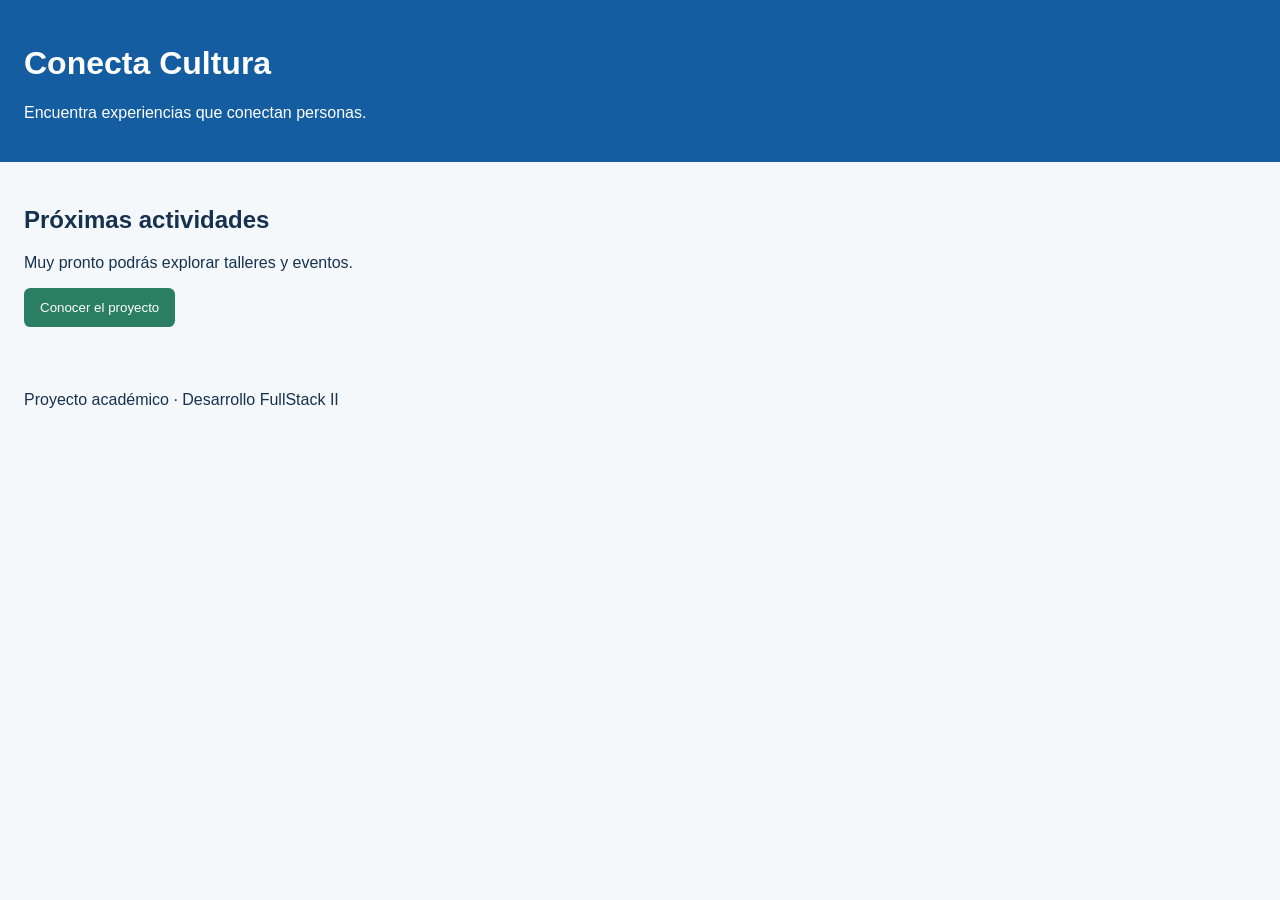
==== index.html @ afc93a8b "Inicio del proyecto. Estructura inicial hecha" ====
<!DOCTYPE html>
<html lang="es">
<head>
  <meta charset="UTF-8">
  <meta name="viewport" content="width=device-width, initial-scale=1.0">
  <meta name="description" content="Actividades y talleres de Conecta Cultura">
  <title>Conecta Cultura | Inicio</title>
  <link rel="stylesheet" href="assets/css/estilos.css">
</head>
<body>
  <header>
    <h1>Conecta Cultura</h1>
    <p>Encuentra experiencias que conectan personas.</p>
  </header>

  <main>
    <section>
      <h2>Próximas actividades</h2>
      <p>Muy pronto podrás explorar talleres y eventos.</p>
      <button id="boton-bienvenida" type="button">Conocer el proyecto</button>
    </section>
  </main>

  <footer>
    <p>Proyecto académico · Desarrollo FullStack II</p>
  </footer>

  <script src="assets/js/app.js"></script>
</body>
</html>
---- assets/css/estilos.css ----
* {
  box-sizing: border-box;
}

body {
  margin: 0;
  font-family: Arial, sans-serif;
  color: #16324f;
  background-color: #f4f8fb;
}

header,
main,
footer {
  padding: 1.5rem;
}

header {
  color: #ffffff;
  background-color: #145da0;
}

button {
  padding: 0.75rem 1rem;
  color: #ffffff;
  background-color: #2a7f62;
  border: 0;
  border-radius: 0.4rem;
  cursor: pointer;
}
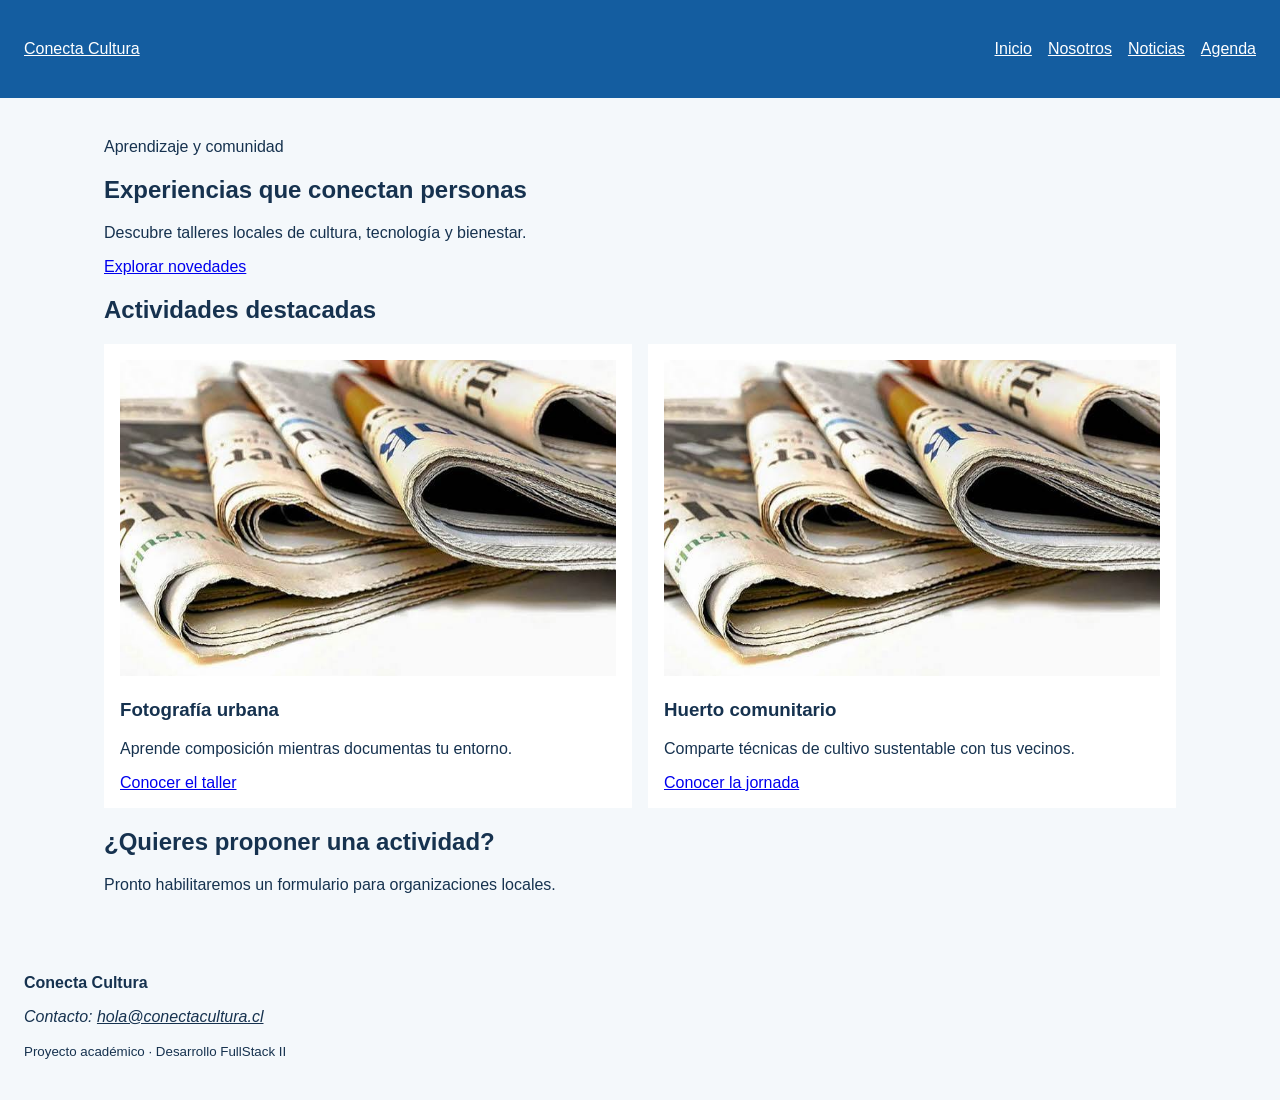
==== commit 4d107fce: "feat: actualizar navegación con agenda y participación" ====
--- a/index.html
+++ b/index.html
@@ -3,28 +3,63 @@
 <head>
   <meta charset="UTF-8">
   <meta name="viewport" content="width=device-width, initial-scale=1.0">
-  <meta name="description" content="Actividades y talleres de Conecta Cultura">
-  <title>Conecta Cultura | Inicio</title>
+  <meta name="description" content="Talleres y actividades de Conecta Cultura">
+  <title>Inicio | Conecta Cultura</title>
   <link rel="stylesheet" href="assets/css/estilos.css">
 </head>
 <body>
-  <header>
-    <h1>Conecta Cultura</h1>
-    <p>Encuentra experiencias que conectan personas.</p>
+  <a class="salto-contenido" href="#contenido-principal">Ir al contenido</a>
+  <header class="cabecera-sitio">
+    <a class="marca" href="index.html">Conecta Cultura</a>
+    <nav aria-label="Navegación principal">
+      <ul class="menu">
+        <li><a href="index.html" aria-current="page">Inicio</a></li>
+        <li><a href="nosotros.html">Nosotros</a></li>
+        <li><a href="noticias.html">Noticias</a></li>
+        <li><a href="agenda.html">Agenda</a></li>
+      </ul>
+    </nav>
   </header>
 
-  <main>
-    <section>
-      <h2>Próximas actividades</h2>
-      <p>Muy pronto podrás explorar talleres y eventos.</p>
-      <button id="boton-bienvenida" type="button">Conocer el proyecto</button>
+  <main id="contenido-principal">
+    <section class="presentacion">
+      <p class="etiqueta">Aprendizaje y comunidad</p>
+      <h1>Experiencias que conectan personas</h1>
+      <p>Descubre talleres locales de cultura, tecnología y bienestar.</p>
+      <a class="boton" href="noticias.html">Explorar novedades</a>
     </section>
+
+    <section aria-labelledby="titulo-actividades">
+      <h2 id="titulo-actividades">Actividades destacadas</h2>
+      <div class="grilla-tarjetas">
+        <article class="tarjeta">
+          <img src="assets/img/fotografia.jpg"
+               alt="Participantes fotografiando edificios del barrio">
+          <h3>Fotografía urbana</h3>
+          <p>Aprende composición mientras documentas tu entorno.</p>
+          <a href="noticia-detalle-1.html">Conocer el taller</a>
+        </article>
+        <article class="tarjeta">
+          <img src="assets/img/huerto.jpg"
+               alt="Manos plantando una hierba en un huerto comunitario">
+          <h3>Huerto comunitario</h3>
+          <p>Comparte técnicas de cultivo sustentable con tus vecinos.</p>
+          <a href="noticia-detalle-2.html">Conocer la jornada</a>
+        </article>
+      </div>
+    </section>
+
+    <aside class="aviso" aria-labelledby="titulo-aviso">
+      <h2 id="titulo-aviso">¿Quieres proponer una actividad?</h2>
+      <p>Pronto habilitaremos un formulario para organizaciones locales.</p>
+    </aside>
   </main>
 
-  <footer>
-    <p>Proyecto académico · Desarrollo FullStack II</p>
+  <footer class="pie-sitio">
+    <p><strong>Conecta Cultura</strong></p>
+    <address>Contacto: <a href="mailto:hola@conectacultura.cl">hola@conectacultura.cl</a></address>
+    <p><small>Proyecto académico · Desarrollo FullStack II</small></p>
   </footer>
-
   <script src="assets/js/app.js"></script>
 </body>
-</html>
+</html>
--- a/assets/css/estilos.css
+++ b/assets/css/estilos.css
@@ -27,4 +27,111 @@
   border: 0;
   border-radius: 0.4rem;
   cursor: pointer;
-}+}
+
+.cabecera-sitio,
+.menu,
+.grilla-tarjetas {
+  display: flex;
+  gap: 1rem;
+}
+
+.cabecera-sitio {
+  align-items: center;
+  justify-content: space-between;
+}
+
+.menu {
+  padding: 0;
+  list-style: none;
+}
+
+.marca,
+.menu a,
+.pie-sitio a {
+  color: inherit;
+}
+
+main {
+  max-width: 70rem;
+  margin-inline: auto;
+}
+
+.grilla-tarjetas {
+  flex-wrap: wrap;
+}
+
+.tarjeta {
+  flex: 1 1 18rem;
+  padding: 1rem;
+  background: #ffffff;
+}
+
+img {
+  max-width: 100%;
+  height: auto;
+}
+
+.salto-contenido {
+  position: absolute;
+  left: -10000px;
+}
+
+.salto-contenido:focus {
+  position: static;
+}
+
+.tabla-contenedor {
+  max-width: 100%;
+  overflow-x: auto;
+}
+
+table {
+  width: 100%;
+  border-collapse: collapse;
+  background-color: #ffffff;
+}
+
+caption {
+  padding: 0.75rem;
+  font-weight: bold;
+  text-align: left;
+}
+
+th,
+td {
+  padding: 0.75rem;
+  border: 1px solid #b8c4cf;
+  text-align: left;
+}
+
+thead {
+  color: #ffffff;
+  background-color: #145da0;
+}
+
+.formulario {
+  display: grid;
+  gap: 1rem;
+  max-width: 42rem;
+}
+
+.formulario fieldset {
+  display: grid;
+  gap: 0.75rem;
+  padding: 1rem;
+  border: 1px solid #b8c4cf;
+}
+
+.formulario input,
+.formulario select,
+.formulario textarea {
+  width: 100%;
+  padding: 0.7rem;
+  font: inherit;
+}
+
+.formulario input[type="radio"],
+.formulario input[type="checkbox"] {
+  width: auto;
+}
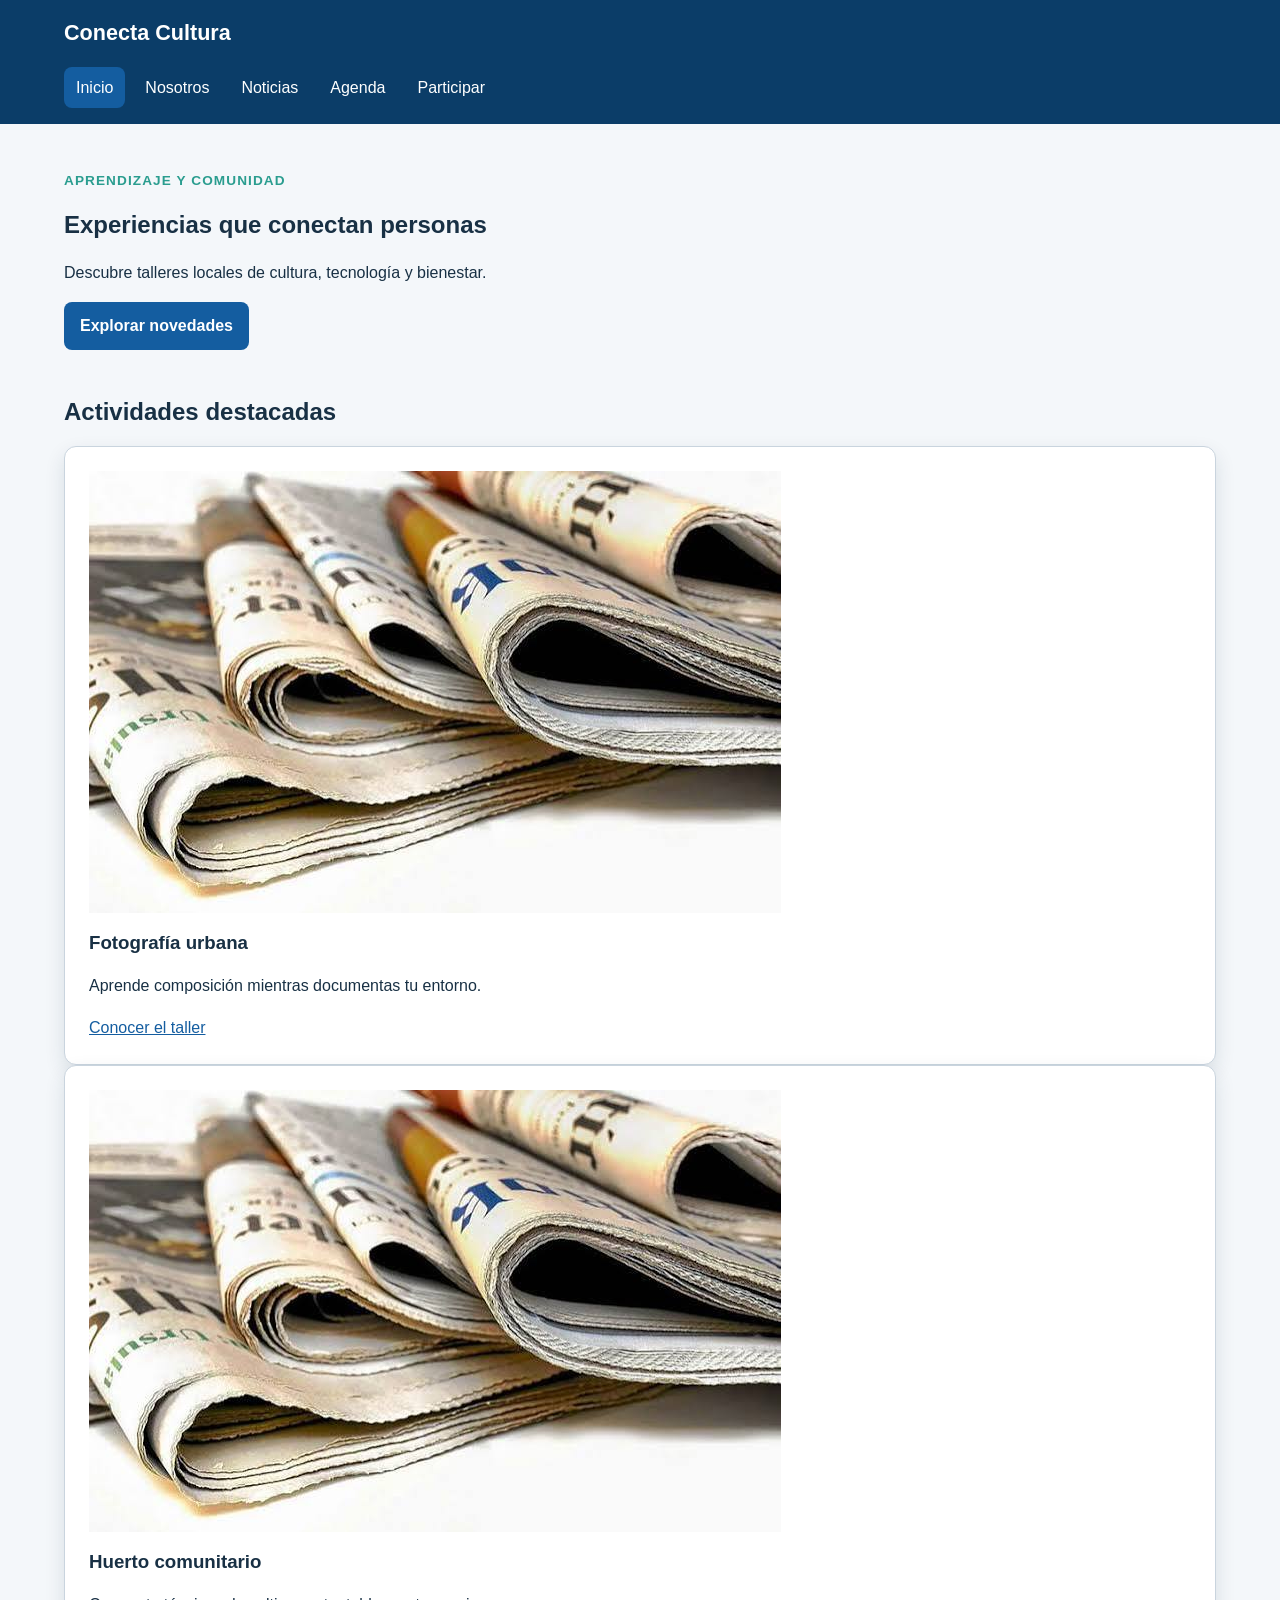
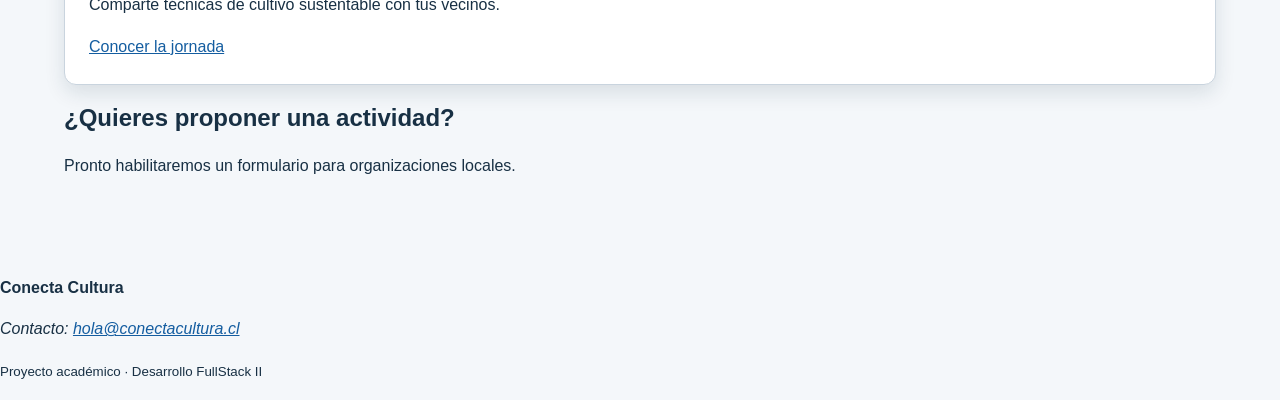
==== commit 6b2e2c23: "Guía 4 Aplicada en el proyecto" ====
--- a/index.html
+++ b/index.html
@@ -17,6 +17,7 @@
         <li><a href="nosotros.html">Nosotros</a></li>
         <li><a href="noticias.html">Noticias</a></li>
         <li><a href="agenda.html">Agenda</a></li>
+        <li><a href="participar.html">Participar</a></li>
       </ul>
     </nav>
   </header>
--- a/assets/css/estilos.css
+++ b/assets/css/estilos.css
@@ -1,84 +1,149 @@
-* {
+/* 1. Variables */
+/* 2. Base y tipografía */
+/* 3. Estructura */
+/* 4. Navegación */
+/* 5. Componentes */
+/* 6. Tablas y formularios */
+/* 7. Multimedia y utilidades */
+
+:root {
+  --color-primario: #145da0;
+  --color-primario-oscuro: #0b3d68;
+  --color-secundario: #2a9d8f;
+  --color-acento: #f4a261;
+  --color-texto: #183044;
+  --color-texto-suave: #526575;
+  --color-fondo: #f4f7fa;
+  --color-superficie: #ffffff;
+  --color-borde: #c9d4de;
+  --fuente-base: Arial, Helvetica, sans-serif;
+  --radio: 0.75rem;
+  --sombra: 0 0.5rem 1.25rem rgb(20 48 68 / 12%);
+  --ancho-contenido: 72rem;
+}
+
+*,
+*::before,
+*::after {
   box-sizing: border-box;
+}
+
+html {
+  scroll-behavior: smooth;
 }
 
 body {
   margin: 0;
-  font-family: Arial, sans-serif;
-  color: #16324f;
-  background-color: #f4f8fb;
-}
-
-header,
-main,
-footer {
-  padding: 1.5rem;
-}
-
-header {
-  color: #ffffff;
-  background-color: #145da0;
-}
-
-button {
-  padding: 0.75rem 1rem;
-  color: #ffffff;
-  background-color: #2a7f62;
-  border: 0;
-  border-radius: 0.4rem;
-  cursor: pointer;
-}
-
-.cabecera-sitio,
-.menu,
-.grilla-tarjetas {
+  color: var(--color-texto);
+  background: var(--color-fondo);
+  font-family: var(--fuente-base);
+  font-size: 1rem;
+  line-height: 1.6;
+}
+
+img,
+video {
+  display: block;
+  max-width: 100%;
+  height: auto;
+}
+
+a {
+  color: var(--color-primario);
+}
+
+h1,
+h2,
+h3 {
+  line-height: 1.2;
+  text-wrap: balance;
+}
+
+main {
+  width: min(100% - 2rem, var(--ancho-contenido));
+  margin-inline: auto;
+}
+
+main {
+  padding-block: 2rem 4rem;
+}
+
+section + section {
+  margin-top: 3rem;
+}
+
+.cabecera-sitio {
+  padding: 1rem max(1rem, calc((100% - var(--ancho-contenido)) / 2));
+  color: #ffffff;
+  background: var(--color-primario-oscuro);
+}
+
+.marca {
+  color: #ffffff;
+  font-size: 1.35rem;
+  font-weight: 700;
+  text-decoration: none;
+}
+
+.menu {
   display: flex;
-  gap: 1rem;
-}
-
-.cabecera-sitio {
-  align-items: center;
-  justify-content: space-between;
-}
-
-.menu {
+  flex-wrap: wrap;
+  gap: 0.5rem;
+  margin: 1rem 0 0;
   padding: 0;
   list-style: none;
 }
 
-.marca,
-.menu a,
-.pie-sitio a {
-  color: inherit;
-}
-
-main {
-  max-width: 70rem;
-  margin-inline: auto;
-}
-
-.grilla-tarjetas {
-  flex-wrap: wrap;
-}
-
-.tarjeta {
-  flex: 1 1 18rem;
-  padding: 1rem;
-  background: #ffffff;
-}
-
-img {
-  max-width: 100%;
-  height: auto;
-}
-
-.salto-contenido {
-  position: absolute;
-  left: -10000px;
-}
-
-.salto-contenido:focus {
-  position: static;
+.menu a {
+  display: inline-block;
+  padding: 0.5rem 0.75rem;
+  color: #ffffff;
+  border-radius: 0.5rem;
+  text-decoration: none;
+}
+
+.menu a:hover,
+.menu a[aria-current="page"] {
+  background: var(--color-primario);
+}
+
+.etiqueta {
+  margin-bottom: 0.25rem;
+  color: var(--color-secundario);
+  font-size: 0.85rem;
+  font-weight: 700;
+  letter-spacing: 0.08em;
+  text-transform: uppercase;
+}
+
+.tarjeta,
+.mensaje-confirmacion,
+.formulario fieldset {
+  padding: 1.5rem;
+  background: var(--color-superficie);
+  border: 1px solid var(--color-borde);
+  border-radius: var(--radio);
+  box-shadow: var(--sombra);
+}
+
+.boton,
+button {
+  display: inline-block;
+  width: fit-content;
+  padding: 0.7rem 1rem;
+  color: #ffffff;
+  background: var(--color-primario);
+  border: 0;
+  border-radius: 0.5rem;
+  font: inherit;
+  font-weight: 700;
+  text-decoration: none;
+  cursor: pointer;
+}
+
+.boton:hover,
+button:hover {
+  background: var(--color-primario-oscuro);
 }
 
 .tabla-contenedor {
@@ -89,25 +154,24 @@
 table {
   width: 100%;
   border-collapse: collapse;
-  background-color: #ffffff;
-}
-
-caption {
-  padding: 0.75rem;
-  font-weight: bold;
-  text-align: left;
-}
-
+  background: var(--color-superficie);
+}
+
+caption,
 th,
 td {
   padding: 0.75rem;
-  border: 1px solid #b8c4cf;
   text-align: left;
 }
 
+th,
+td {
+  border: 1px solid var(--color-borde);
+}
+
 thead {
   color: #ffffff;
-  background-color: #145da0;
+  background: var(--color-primario);
 }
 
 .formulario {
@@ -119,8 +183,6 @@
 .formulario fieldset {
   display: grid;
   gap: 0.75rem;
-  padding: 1rem;
-  border: 1px solid #b8c4cf;
 }
 
 .formulario input,
@@ -128,6 +190,10 @@
 .formulario textarea {
   width: 100%;
   padding: 0.7rem;
+  color: inherit;
+  background: #ffffff;
+  border: 1px solid var(--color-borde);
+  border-radius: 0.4rem;
   font: inherit;
 }
 
@@ -135,3 +201,32 @@
 .formulario input[type="checkbox"] {
   width: auto;
 }
+
+:focus-visible {
+  outline: 3px solid var(--color-acento);
+  outline-offset: 3px;
+}
+
+input:required,
+select:required,
+textarea:required {
+  border-left: 0.3rem solid var(--color-primario);
+}
+
+input:focus,
+select:focus,
+textarea:focus {
+  border-color: var(--color-primario);
+}
+
+.salto-contenido {
+  position: absolute;
+  padding: 0.6rem 1rem;
+  color: #ffffff;
+  background: var(--color-primario-oscuro);
+  transform: translateY(-150%);
+}
+
+.salto-contenido:focus {
+  transform: translateY(0);
+}
